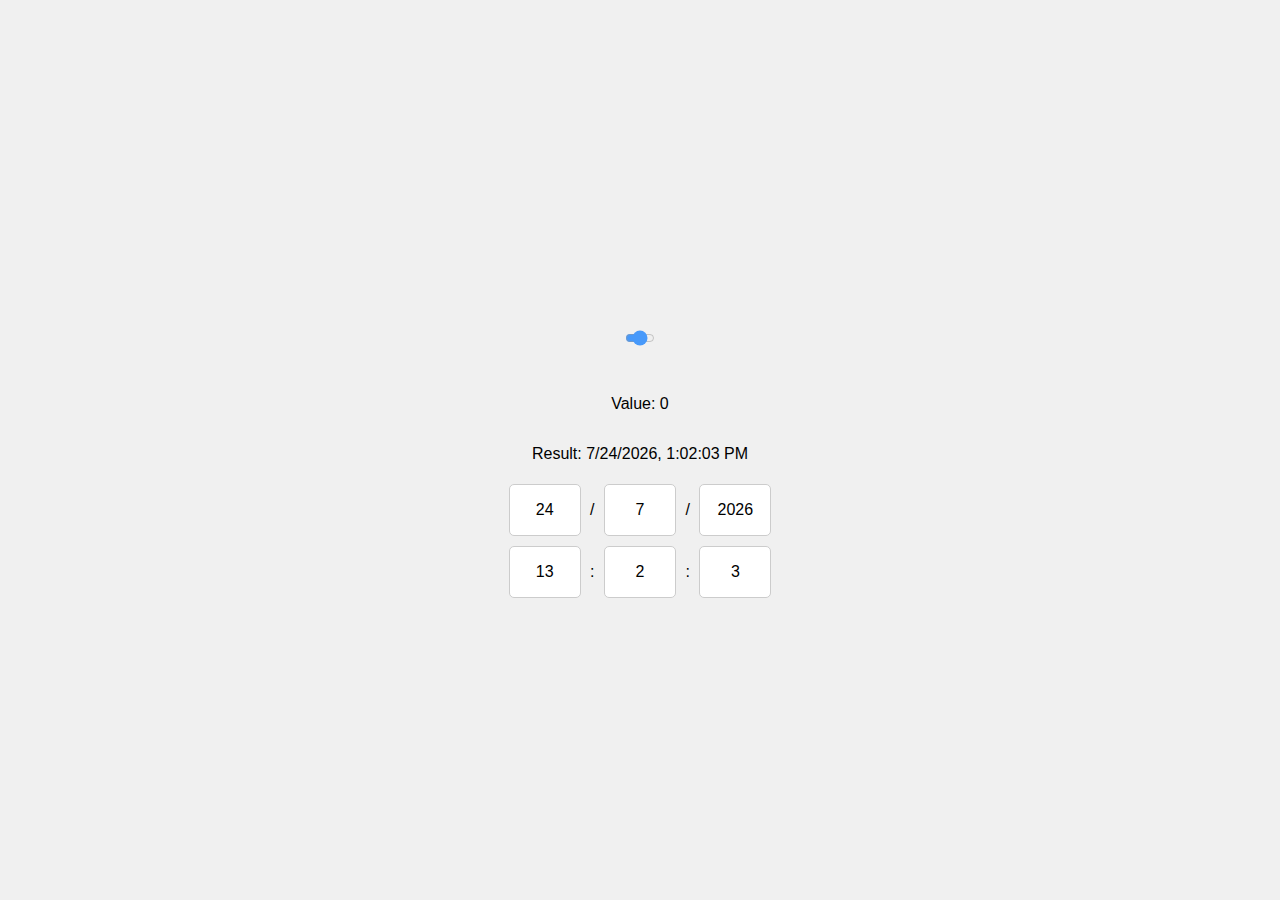
==== test.html @ 2225dd81 "Added test.html with slider adjusts to date/time inputs" ====
<!DOCTYPE html>
<html>
<head>
    <link rel="stylesheet" type="text/css" href="style.css">
</head>
<body>
    <div class="slider-container">
        <div>
            <input type="range" min="-5" max="5" value="0" class="slider" id="mySlider" orient="vertical">
        </div>
        <div>
            <p>Value: <span id="sliderValue">0</span></p>
        </div>
        <div>
            <p>Result: <span id="resultValue">0</span></p>
        </div>
        <div id="dateContainer">
            <input type="text" id="dayInput" placeholder="DD">
            <span>/</span>
            <input type="text" id="monthInput" placeholder="MM">
            <span>/</span>
            <input type="text" id="yearInput" placeholder="YYYY">
        </div>
        
        <div id="timeContainer">
            <input type="text" id="hourInput" placeholder="HH">
            <span>:</span>
            <input type="text" id="minuteInput" placeholder="MM">
            <span>:</span>
            <input type="text" id="secondInput" placeholder="SS">
        </div>             
    </div>
    <script src="script.js"></script>
</body>
</html>
---- style.css ----
/* style.css */
body {
    font-family: Arial, sans-serif;
    margin: 0;
    padding: 0;
    display: flex;
    justify-content: center;
    align-items: center;
    height: 100vh;
    background-color: #f0f0f0;
}
.container {
    text-align: center;
    background-color: white;
    padding: 20px;
    border-radius: 10px;
    box-shadow: 0 0 10px rgba(0, 0, 0, 0.1);
}
input, button {
    margin: 10px 0;
    padding: 10px;
    border-radius: 5px;
    border: 1px solid #ddd;
}
button {
    cursor: pointer;
    background-color: #4CAF50;
    color: white;
}
#timestamp {
    margin-top: 20px;
}

/* TEST */

.slider-container {
    display: flex;
    flex-direction: column;
    align-items: center;
    justify-content: center;
}

.slider {
    width: 8px;
    height: 40px; /* Adjust as needed */
    outline: none;
    opacity: 0.7;
    transition: opacity .2s;
}

.slider:hover {
    opacity: 1;
}

#dateContainer input, #timeContainer input {
    width: 50px;    /* Adjust width as needed */
    height: 30px;   /* Adjust height as needed */
    font-size: 16px; /* Adjust font size as needed */
    text-align: center;
    margin: 5px;
    border: 1px solid #ccc; /* Border style */
    border-radius: 5px;     /* Rounded corners */
}

#dateContainer span, #timeContainer span {
    font-size: 16px; /* Adjust font size as needed */
    user-select: none; /* Prevents the user from accidentally selecting the separators */
}
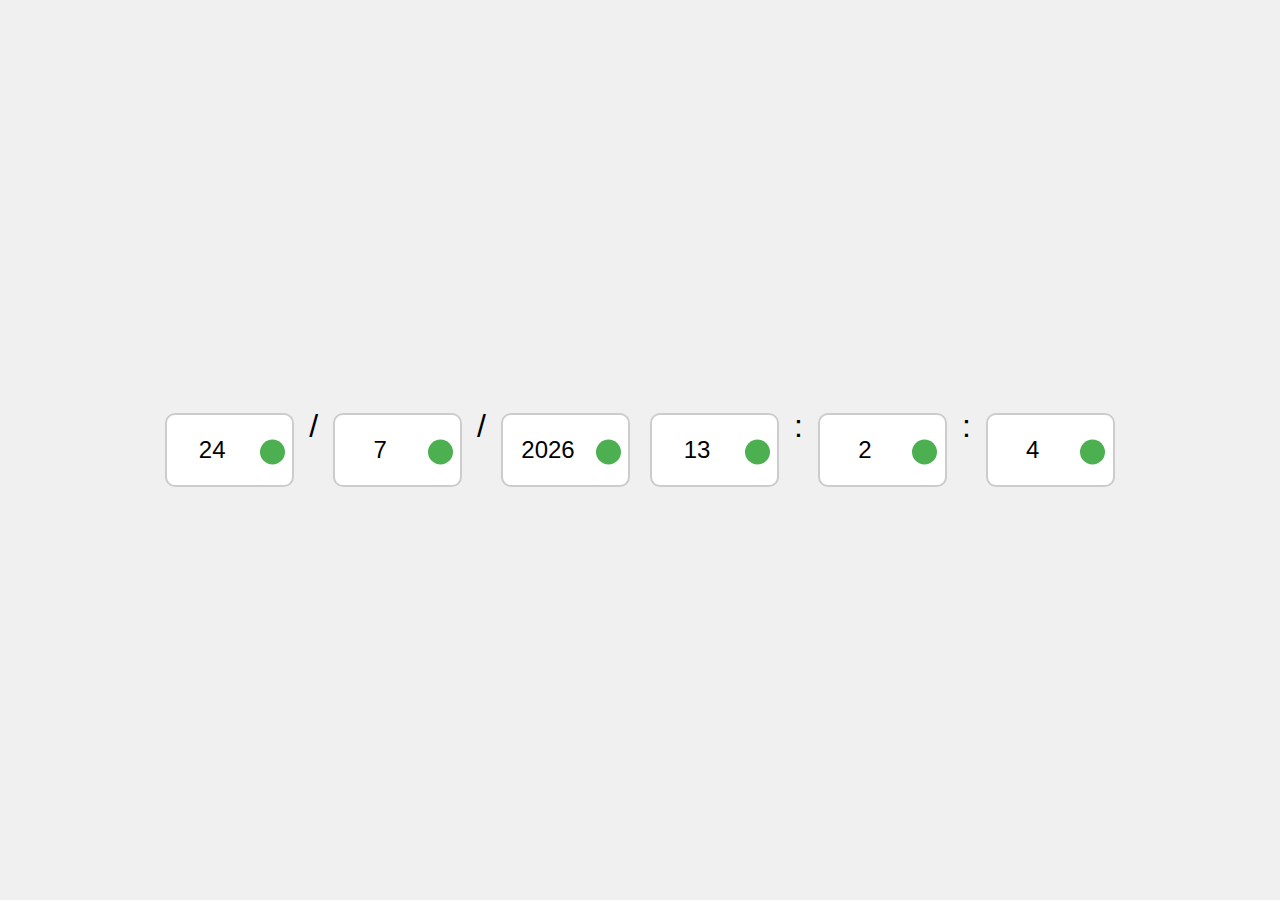
==== commit 18e6bf88: "a commit" ====
--- a/test.html
+++ b/test.html
@@ -4,31 +4,35 @@
     <link rel="stylesheet" type="text/css" href="style.css">
 </head>
 <body>
-    <div class="slider-container">
-        <div>
-            <input type="range" min="-5" max="5" value="0" class="slider" id="mySlider" orient="vertical">
+    <div class="datetime-container">
+        <div class="input-slider-container">
+            <input type="text" class="input" id="dayInput" placeholder="DD">
+            <input type="range" min="-5" max="5" value="0" class="slider" id="daySlider" orient="vertical">
         </div>
-        <div>
-            <p>Value: <span id="sliderValue">0</span></p>
+        <span>/</span>
+        <div class="input-slider-container">
+            <input type="text" class="input" id="monthInput" placeholder="MM">
+            <input type="range" min="-5" max="5" value="0" class="slider" id="monthSlider" orient="vertical">
         </div>
-        <div>
-            <p>Result: <span id="resultValue">0</span></p>
+        <span>/</span>
+        <div class="input-slider-container">
+            <input type="text" class="input" id="yearInput" placeholder="YYYY">
+            <input type="range" min="-5" max="5" value="0" class="slider" id="yearSlider" orient="vertical">
         </div>
-        <div id="dateContainer">
-            <input type="text" id="dayInput" placeholder="DD">
-            <span>/</span>
-            <input type="text" id="monthInput" placeholder="MM">
-            <span>/</span>
-            <input type="text" id="yearInput" placeholder="YYYY">
+        <div class="input-slider-container">
+            <input type="text" class="input" id="hourInput" placeholder="HH">
+            <input type="range" min="-5" max="5" value="0" class="slider" id="hourSlider" orient="vertical">
         </div>
-        
-        <div id="timeContainer">
-            <input type="text" id="hourInput" placeholder="HH">
-            <span>:</span>
-            <input type="text" id="minuteInput" placeholder="MM">
-            <span>:</span>
-            <input type="text" id="secondInput" placeholder="SS">
-        </div>             
+        <span>:</span>
+        <div class="input-slider-container">
+            <input type="text" class="input" id="minuteInput" placeholder="MM">
+            <input type="range" min="-5" max="5" value="0" class="slider" id="minuteSlider" orient="vertical">
+        </div>
+        <span>:</span>
+        <div class="input-slider-container">
+            <input type="text" class="input" id="secondInput" placeholder="SS">
+            <input type="range" min="-5" max="5" value="0" class="slider" id="secondSlider" orient="vertical">
+        </div>       
     </div>
     <script src="script.js"></script>
 </body>
--- a/style.css
+++ b/style.css
@@ -9,60 +9,68 @@
     height: 100vh;
     background-color: #f0f0f0;
 }
-.container {
-    text-align: center;
-    background-color: white;
-    padding: 20px;
-    border-radius: 10px;
-    box-shadow: 0 0 10px rgba(0, 0, 0, 0.1);
-}
-input, button {
-    margin: 10px 0;
-    padding: 10px;
-    border-radius: 5px;
-    border: 1px solid #ddd;
-}
-button {
-    cursor: pointer;
-    background-color: #4CAF50;
-    color: white;
-}
-#timestamp {
-    margin-top: 20px;
+
+.datetime-container {
+    display: flex;
+    flex-direction: row;
+    flex-wrap: wrap; /* Allows wrapping to the next line if container width is exceeded */
+    justify-content: center; /* Center items horizontally */
+    gap: 10px; /* Space between the items */
 }
 
-/* TEST */
+.input-slider-container {
+    position: relative;
+    display: flex;
+    align-items: center;
+}
 
-.slider-container {
-    display: flex;
-    flex-direction: column;
-    align-items: center;
-    justify-content: center;
+.input {
+    width: 70px;    /* Adjust width as needed */
+    height: 50px;   /* Adjust height as needed */
+    font-size: 1.5em; /* Adjust font size as needed */
+    text-align: center;
+    margin: 5px;
+    border: 2px solid #ccc; /* Border style */
+    border-radius: 10px;     /* Rounded corners */
+    padding: 10px 45px 10px 10px; /* Padding to make room for the slider */
 }
 
 .slider {
-    width: 8px;
-    height: 40px; /* Adjust as needed */
-    outline: none;
-    opacity: 0.7;
-    transition: opacity .2s;
+    -webkit-appearance: none; /* Override default look */
+    width: 40px; /* Width of the slider */
+    position: absolute;
+    right: 5px; /* Adjust as needed */
+    top: 50%;
+    transform: translateY(-50%); /* Center the slider vertically */
+    background: transparent;
+    pointer-events: none; /* Disable pointer events */
 }
 
-.slider:hover {
-    opacity: 1;
+.slider::-webkit-slider-thumb {
+    -webkit-appearance: none;
+    appearance: none;
+    width: 25px; /* Width of the thumb */
+    height: 25px; /* Height of the thumb */
+    background: #4CAF50; /* Thumb background */
+    cursor: pointer; /* Cursor on hover */
+    pointer-events: auto; /* Enable pointer events */
+    border-radius: 50%; /* Circular thumb */
 }
 
-#dateContainer input, #timeContainer input {
-    width: 50px;    /* Adjust width as needed */
-    height: 30px;   /* Adjust height as needed */
-    font-size: 16px; /* Adjust font size as needed */
-    text-align: center;
-    margin: 5px;
-    border: 1px solid #ccc; /* Border style */
-    border-radius: 5px;     /* Rounded corners */
+.slider::-moz-range-thumb {
+    width: 25px;
+    height: 25px;
+    background: #4CAF50;
+    cursor: pointer;
+    pointer-events: auto;
+    border-radius: 50%;
 }
 
-#dateContainer span, #timeContainer span {
-    font-size: 16px; /* Adjust font size as needed */
-    user-select: none; /* Prevents the user from accidentally selecting the separators */
+/* Adjustments for other browsers may be needed */
+
+span {
+    font-size: 2em; /* Larger separators */
+    user-select: none;
 }
+
+/* Additional styles for container and buttons as needed */
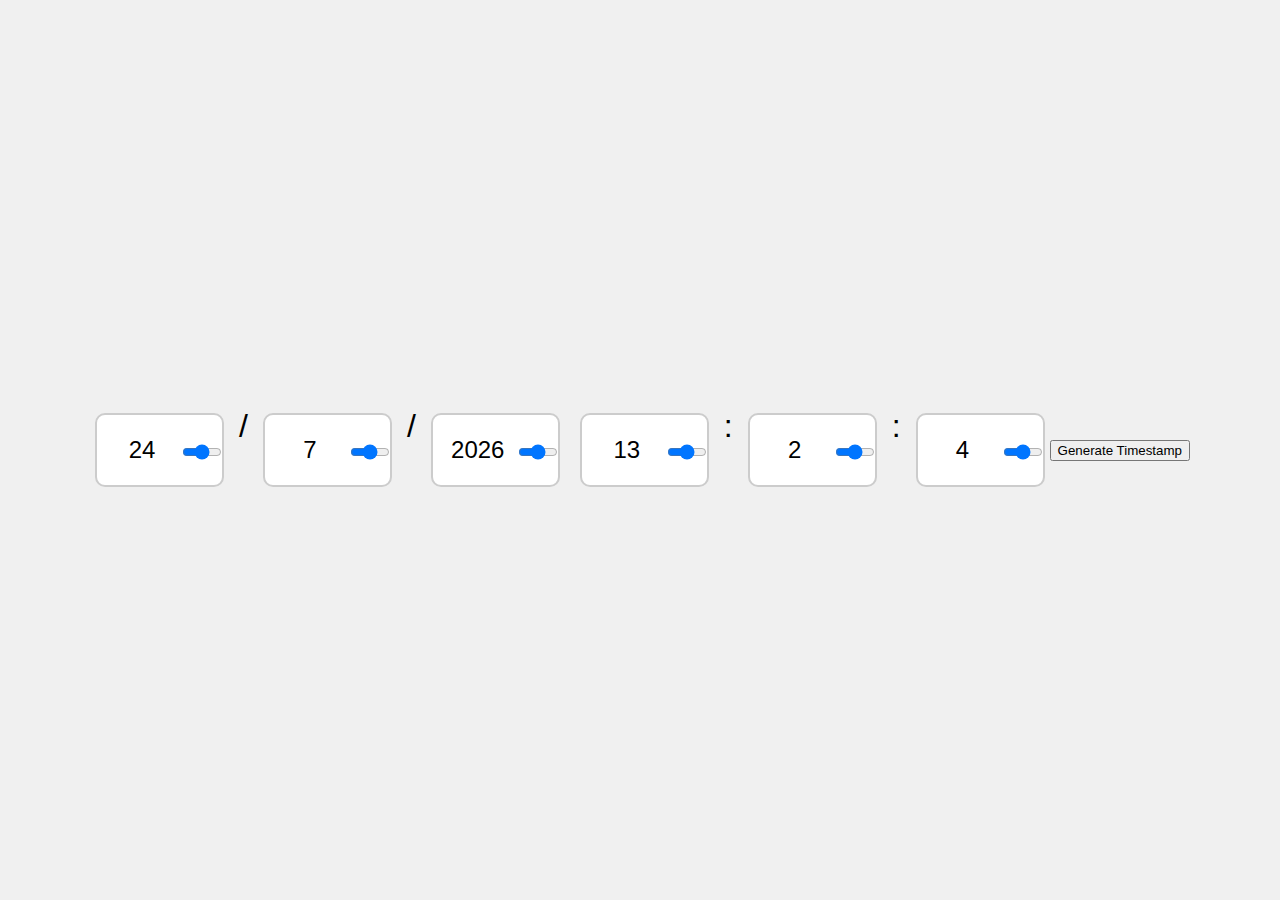
==== commit efa18aca: "added an actual timestamp output lol" ====
--- a/test.html
+++ b/test.html
@@ -34,6 +34,11 @@
             <input type="range" min="-5" max="5" value="0" class="slider" id="secondSlider" orient="vertical">
         </div>       
     </div>
+    <br />
+    <div class="container">
+        <button onclick="generateAndShowTimestamp()">Generate Timestamp</button>
+        <div id="timestamp"></div>
+    </div>
     <script src="script.js"></script>
 </body>
 </html>
--- a/style.css
+++ b/style.css
@@ -36,7 +36,6 @@
 }
 
 .slider {
-    -webkit-appearance: none; /* Override default look */
     width: 40px; /* Width of the slider */
     position: absolute;
     right: 5px; /* Adjust as needed */
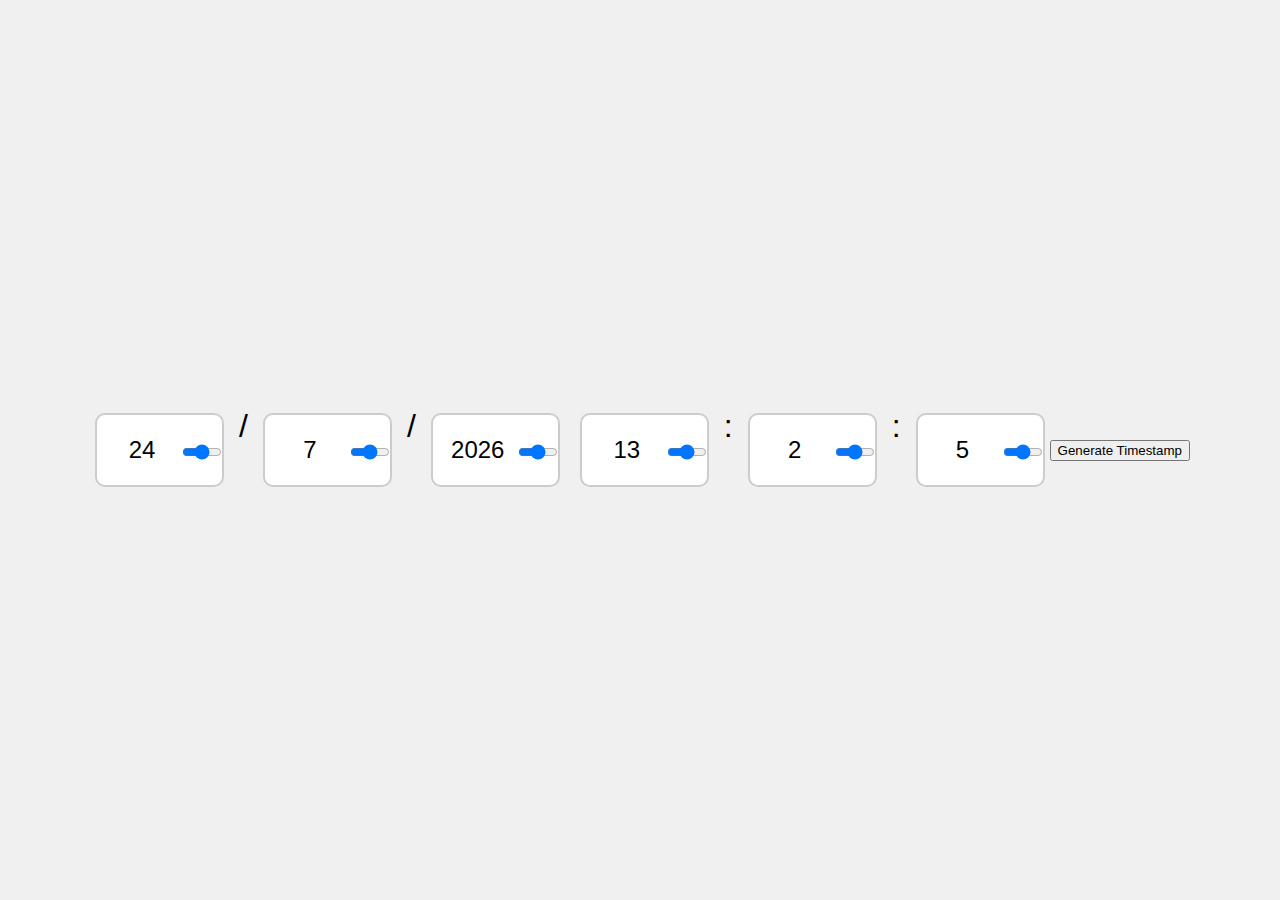
==== commit 7e8d0881: "title added" ====
--- a/test.html
+++ b/test.html
@@ -1,6 +1,7 @@
 <!DOCTYPE html>
 <html>
 <head>
+    <title>T.I.C.K</title>
     <link rel="stylesheet" type="text/css" href="style.css">
 </head>
 <body>
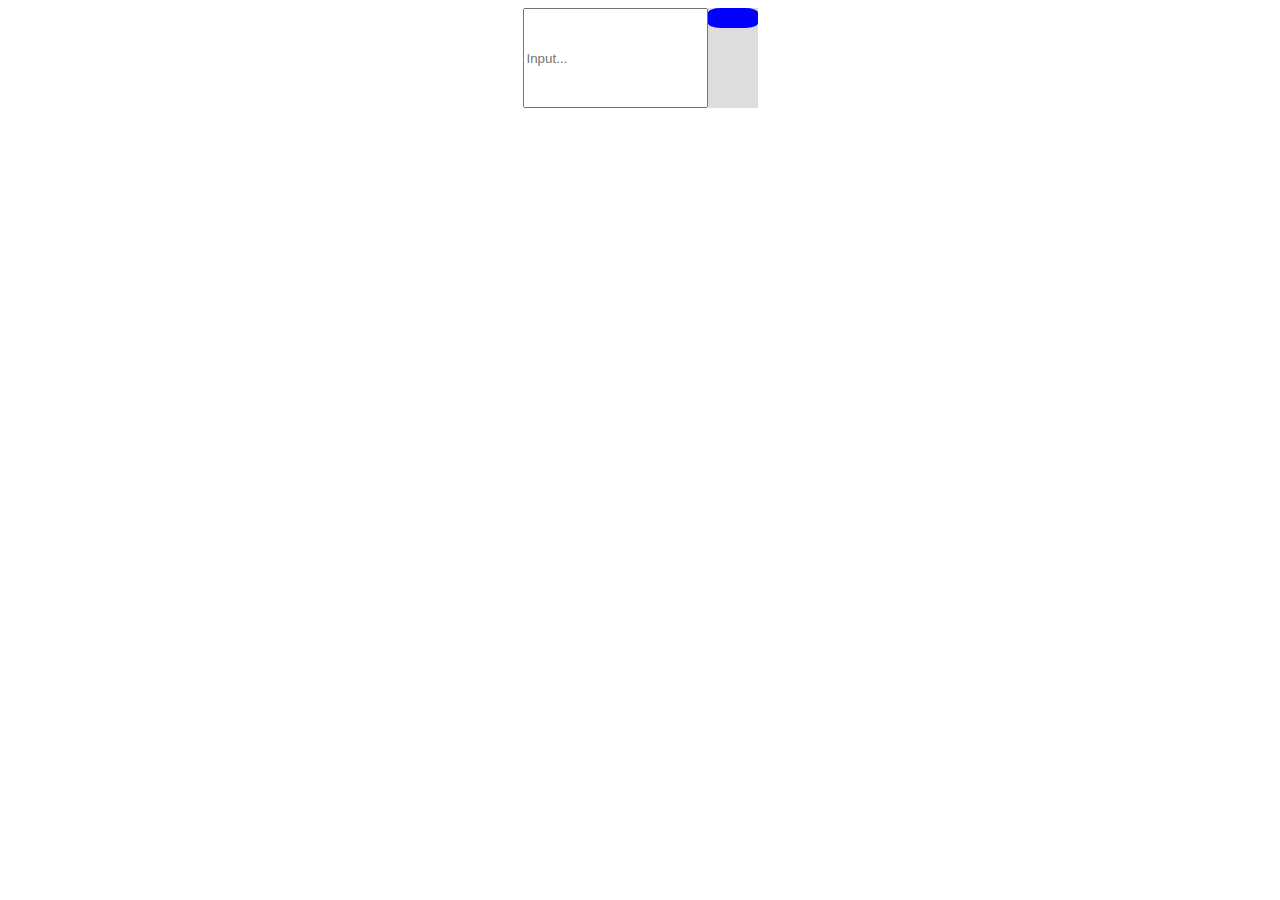
==== commit b736cbb4: "moved test to index, now using test for different purpose" ====
--- a/test.html
+++ b/test.html
@@ -1,45 +1,60 @@
 <!DOCTYPE html>
 <html>
 <head>
-    <title>T.I.C.K</title>
-    <link rel="stylesheet" type="text/css" href="style.css">
+    <style>
+        #testContainer{
+            display: flex;
+            justify-content: center;
+        }
+        #testSlider {
+            width: 50px; 
+            height: 100px; 
+            background-color: #ddd;
+            position: relative;
+        }
+
+        #testThumb {
+            width: 50px;
+            height: 20px;
+            background-color: blue;
+            position: absolute;
+            border-radius: 25%;
+            cursor: pointer;
+        }
+    </style>
 </head>
 <body>
-    <div class="datetime-container">
-        <div class="input-slider-container">
-            <input type="text" class="input" id="dayInput" placeholder="DD">
-            <input type="range" min="-5" max="5" value="0" class="slider" id="daySlider" orient="vertical">
-        </div>
-        <span>/</span>
-        <div class="input-slider-container">
-            <input type="text" class="input" id="monthInput" placeholder="MM">
-            <input type="range" min="-5" max="5" value="0" class="slider" id="monthSlider" orient="vertical">
-        </div>
-        <span>/</span>
-        <div class="input-slider-container">
-            <input type="text" class="input" id="yearInput" placeholder="YYYY">
-            <input type="range" min="-5" max="5" value="0" class="slider" id="yearSlider" orient="vertical">
-        </div>
-        <div class="input-slider-container">
-            <input type="text" class="input" id="hourInput" placeholder="HH">
-            <input type="range" min="-5" max="5" value="0" class="slider" id="hourSlider" orient="vertical">
-        </div>
-        <span>:</span>
-        <div class="input-slider-container">
-            <input type="text" class="input" id="minuteInput" placeholder="MM">
-            <input type="range" min="-5" max="5" value="0" class="slider" id="minuteSlider" orient="vertical">
-        </div>
-        <span>:</span>
-        <div class="input-slider-container">
-            <input type="text" class="input" id="secondInput" placeholder="SS">
-            <input type="range" min="-5" max="5" value="0" class="slider" id="secondSlider" orient="vertical">
-        </div>       
+<div id="testContainer">
+    <input id="testInput" type="text" placeholder="Input...">
+    <div id="testSlider">
+        <div id="testThumb"></div>
     </div>
-    <br />
-    <div class="container">
-        <button onclick="generateAndShowTimestamp()">Generate Timestamp</button>
-        <div id="timestamp"></div>
-    </div>
-    <script src="script.js"></script>
+</div>
+
+<script>
+    const sliderContainer = document.getElementById('testSlider');
+    const sliderThumb = document.getElementById('testThumb');
+
+    let isDragging = false;
+
+    sliderThumb.addEventListener('mousedown', function(e) {
+        isDragging = true;
+        e.preventDefault(); // prevent default drag behavior
+    });
+
+    document.addEventListener('mouseup', function(e) {
+        isDragging = false;
+    });
+
+    document.addEventListener('mousemove', function(e) {
+        if (isDragging) {
+            const rect = sliderContainer.getBoundingClientRect();
+            let newY = e.clientY - rect.top - (sliderThumb.offsetHeight / 2);
+            newY = Math.max(0, Math.min(newY, rect.height - sliderThumb.offsetHeight));
+            sliderThumb.style.top = newY + 'px';
+        }
+    });
+</script>
+
 </body>
 </html>
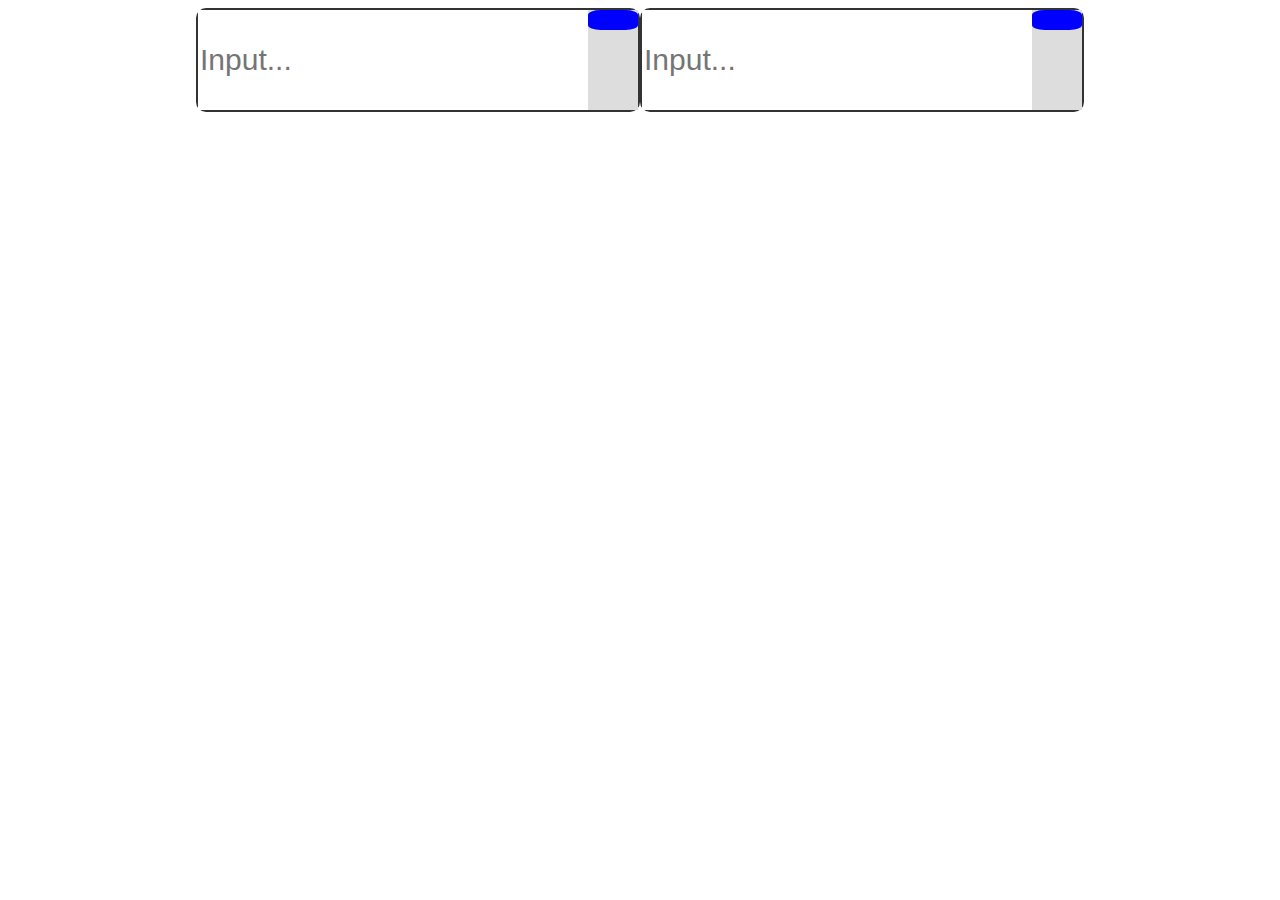
==== commit 7a7f2b07: "PLaying with css on test.html" ====
--- a/test.html
+++ b/test.html
@@ -6,6 +6,27 @@
             display: flex;
             justify-content: center;
         }
+
+        .testInputBox {
+            display: flex;
+            border-width: 2px;
+            border-style: solid;
+            border-color: #333;
+            border-radius: 10px;
+        }
+
+        .testInputBox input {
+            border: 0px;
+            font-size: 30px;
+            font-family: Arial, sans-serif;
+            color: #333;
+        }
+
+        .testInputBox input:focus {
+            border: 0px;
+            outline: none;
+        }
+
         #testSlider {
             width: 50px; 
             height: 100px; 
@@ -25,12 +46,19 @@
 </head>
 <body>
 <div id="testContainer">
-    <input id="testInput" type="text" placeholder="Input...">
-    <div id="testSlider">
-        <div id="testThumb"></div>
+    <div class="testInputBox">
+        <input id="testInput" type="text" placeholder="Input...">
+        <div id="testSlider">
+            <div id="testThumb"></div>
+        </div>
+    </div>
+    <div class="testInputBox">
+        <input id="testInput" type="text" placeholder="Input...">
+        <div id="testSlider">
+            <div id="testThumb"></div>
+        </div>
     </div>
 </div>
-
 <script>
     const sliderContainer = document.getElementById('testSlider');
     const sliderThumb = document.getElementById('testThumb');
